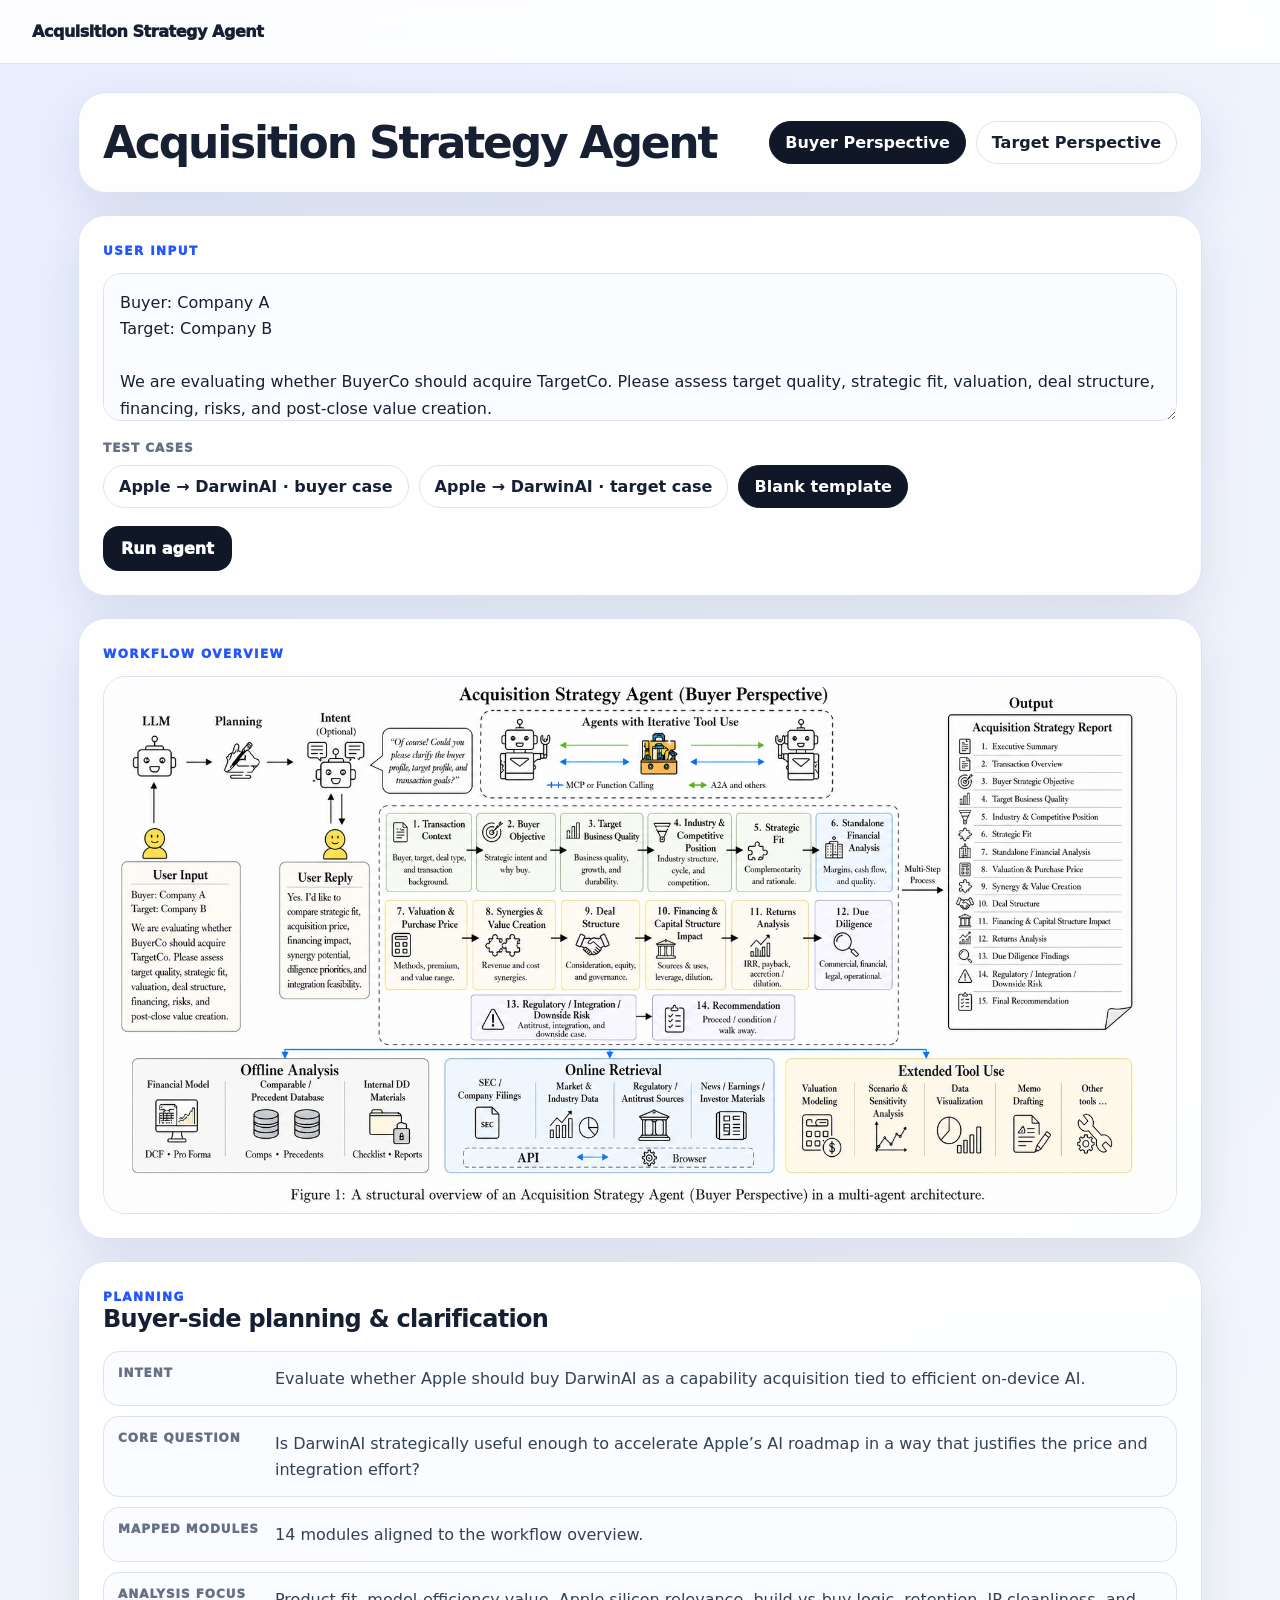
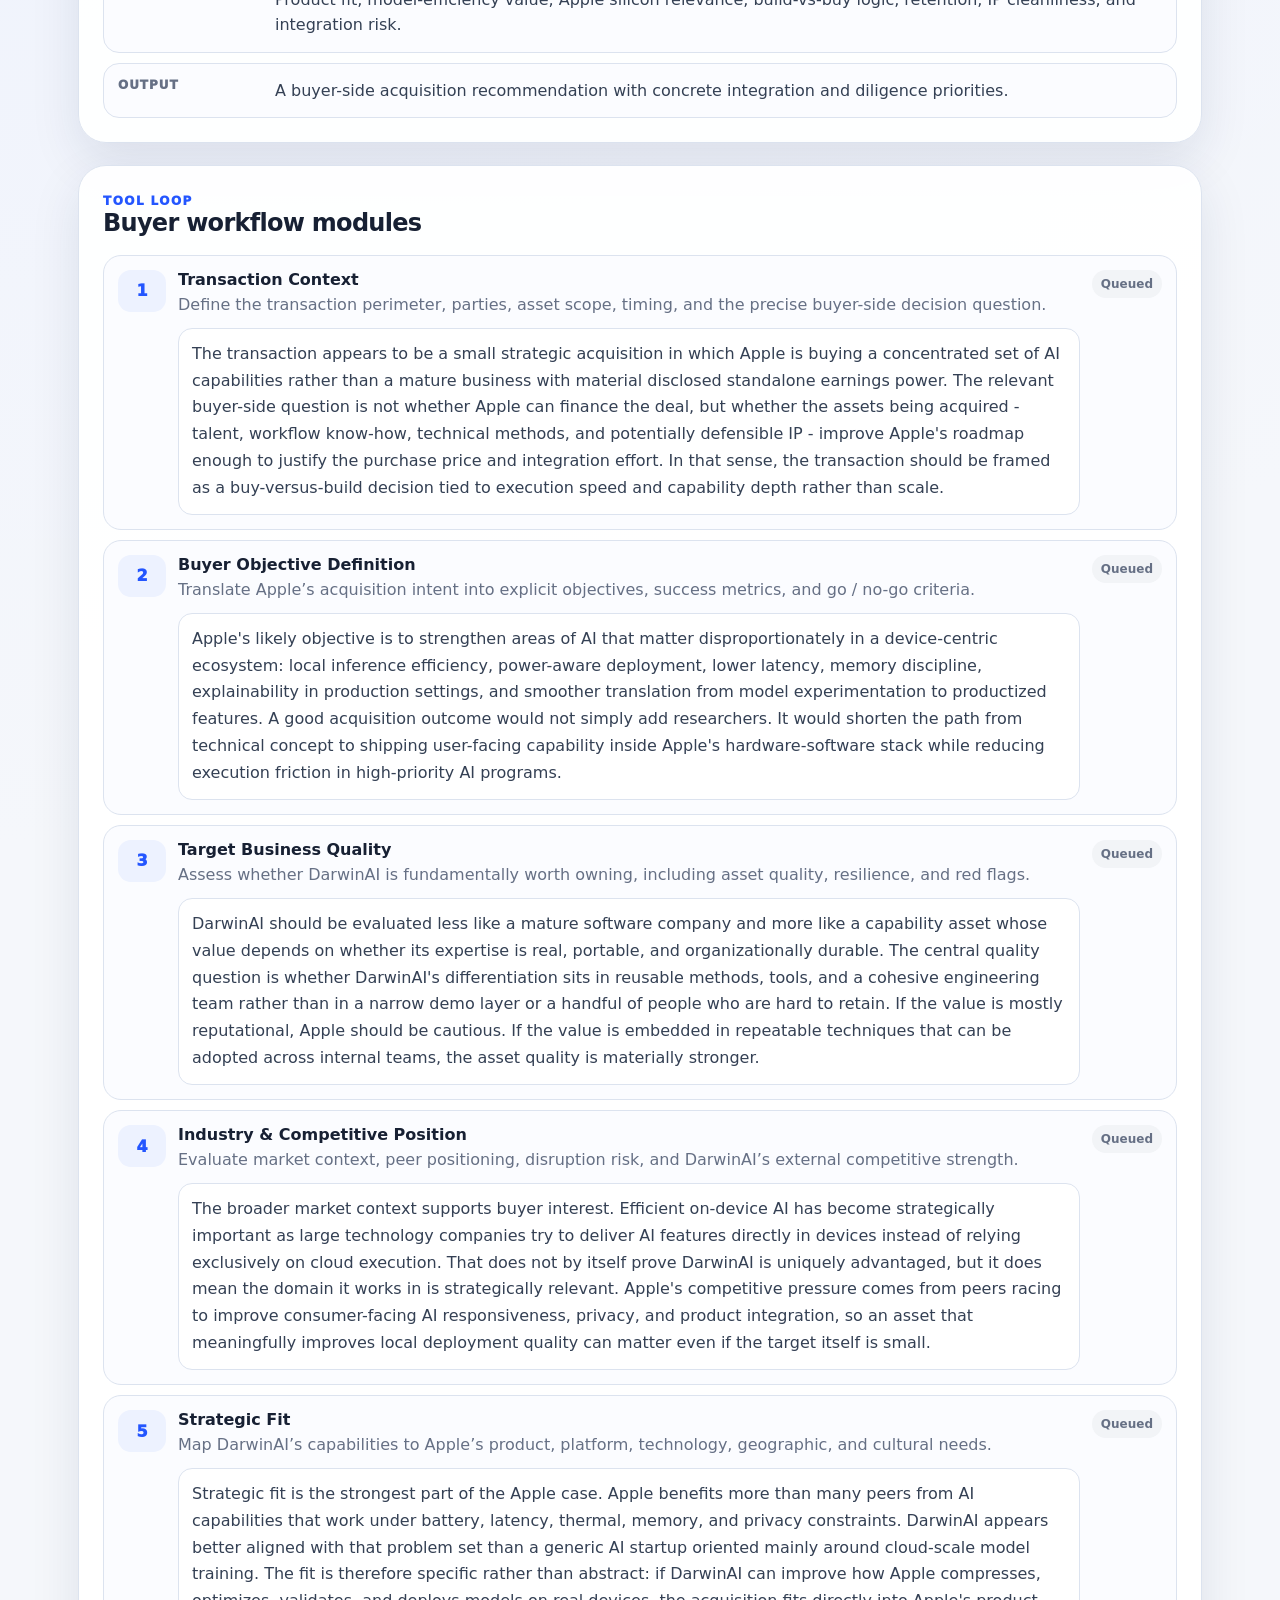
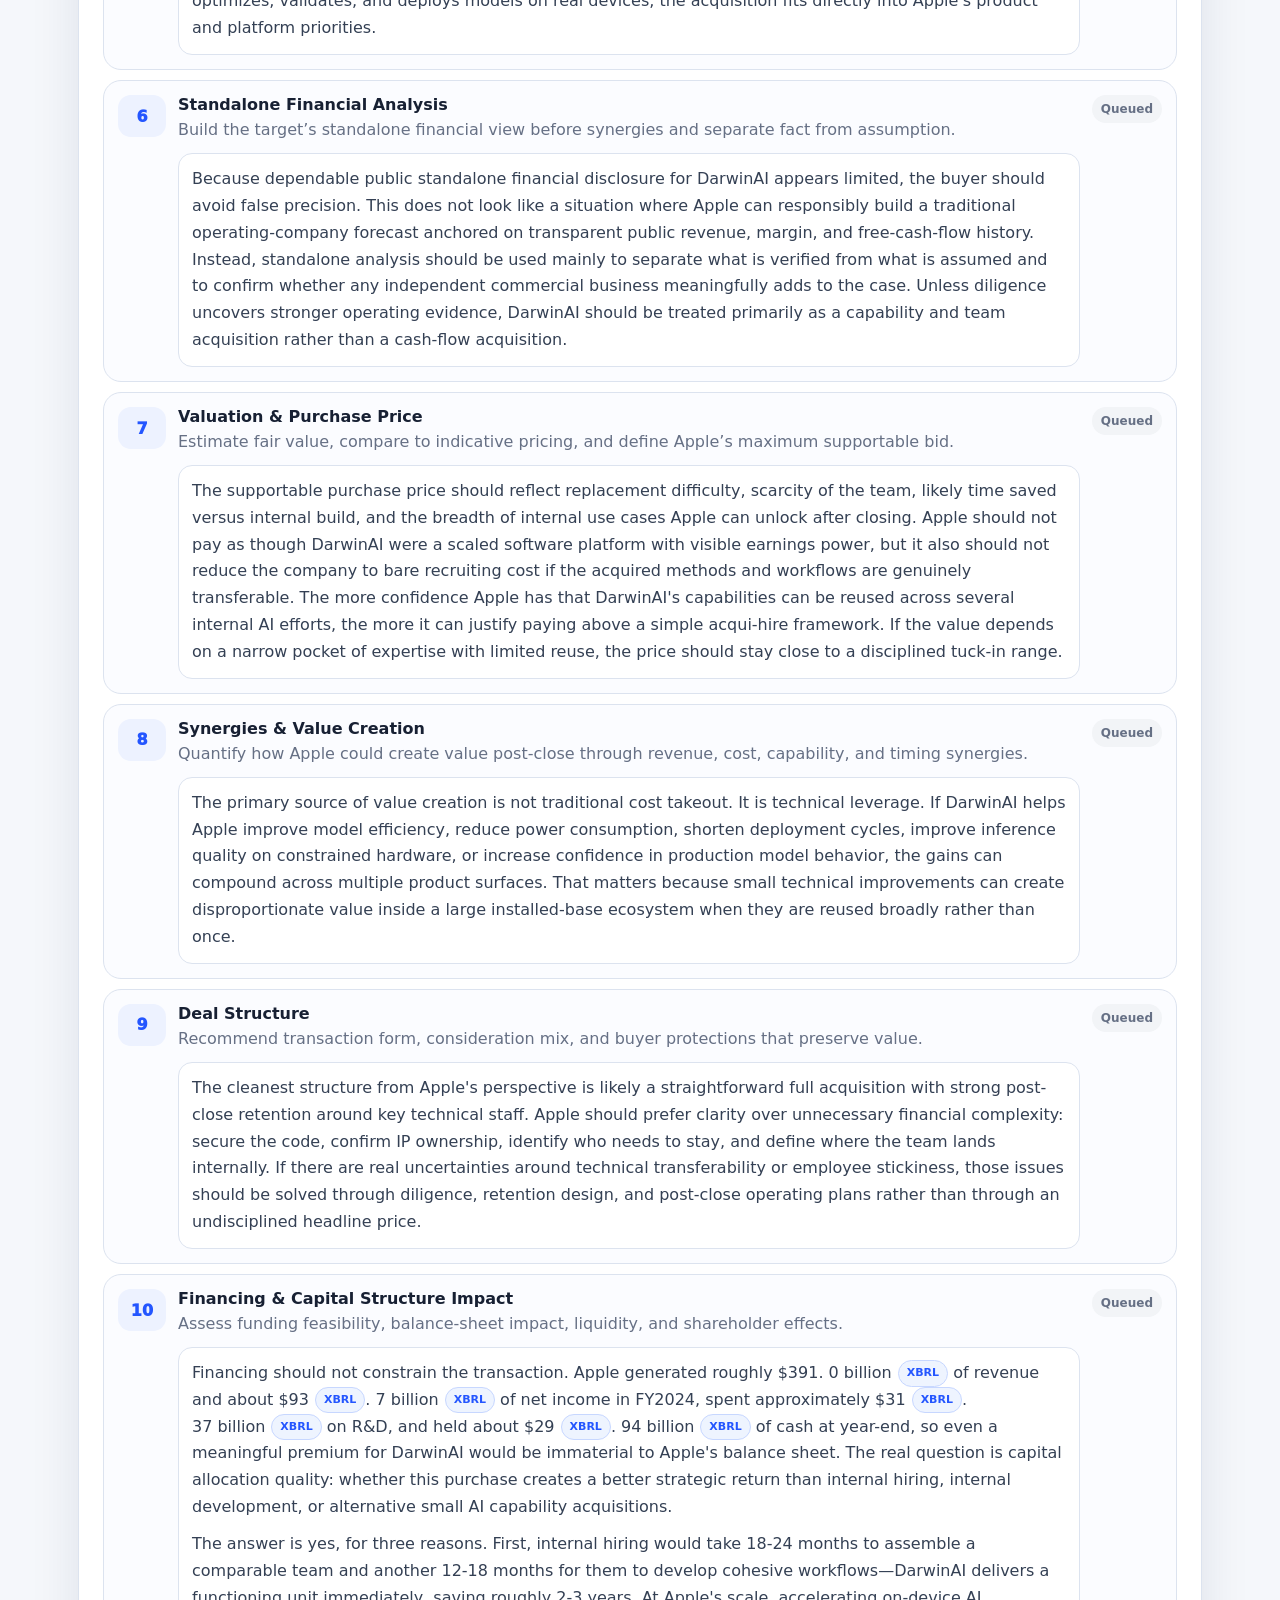
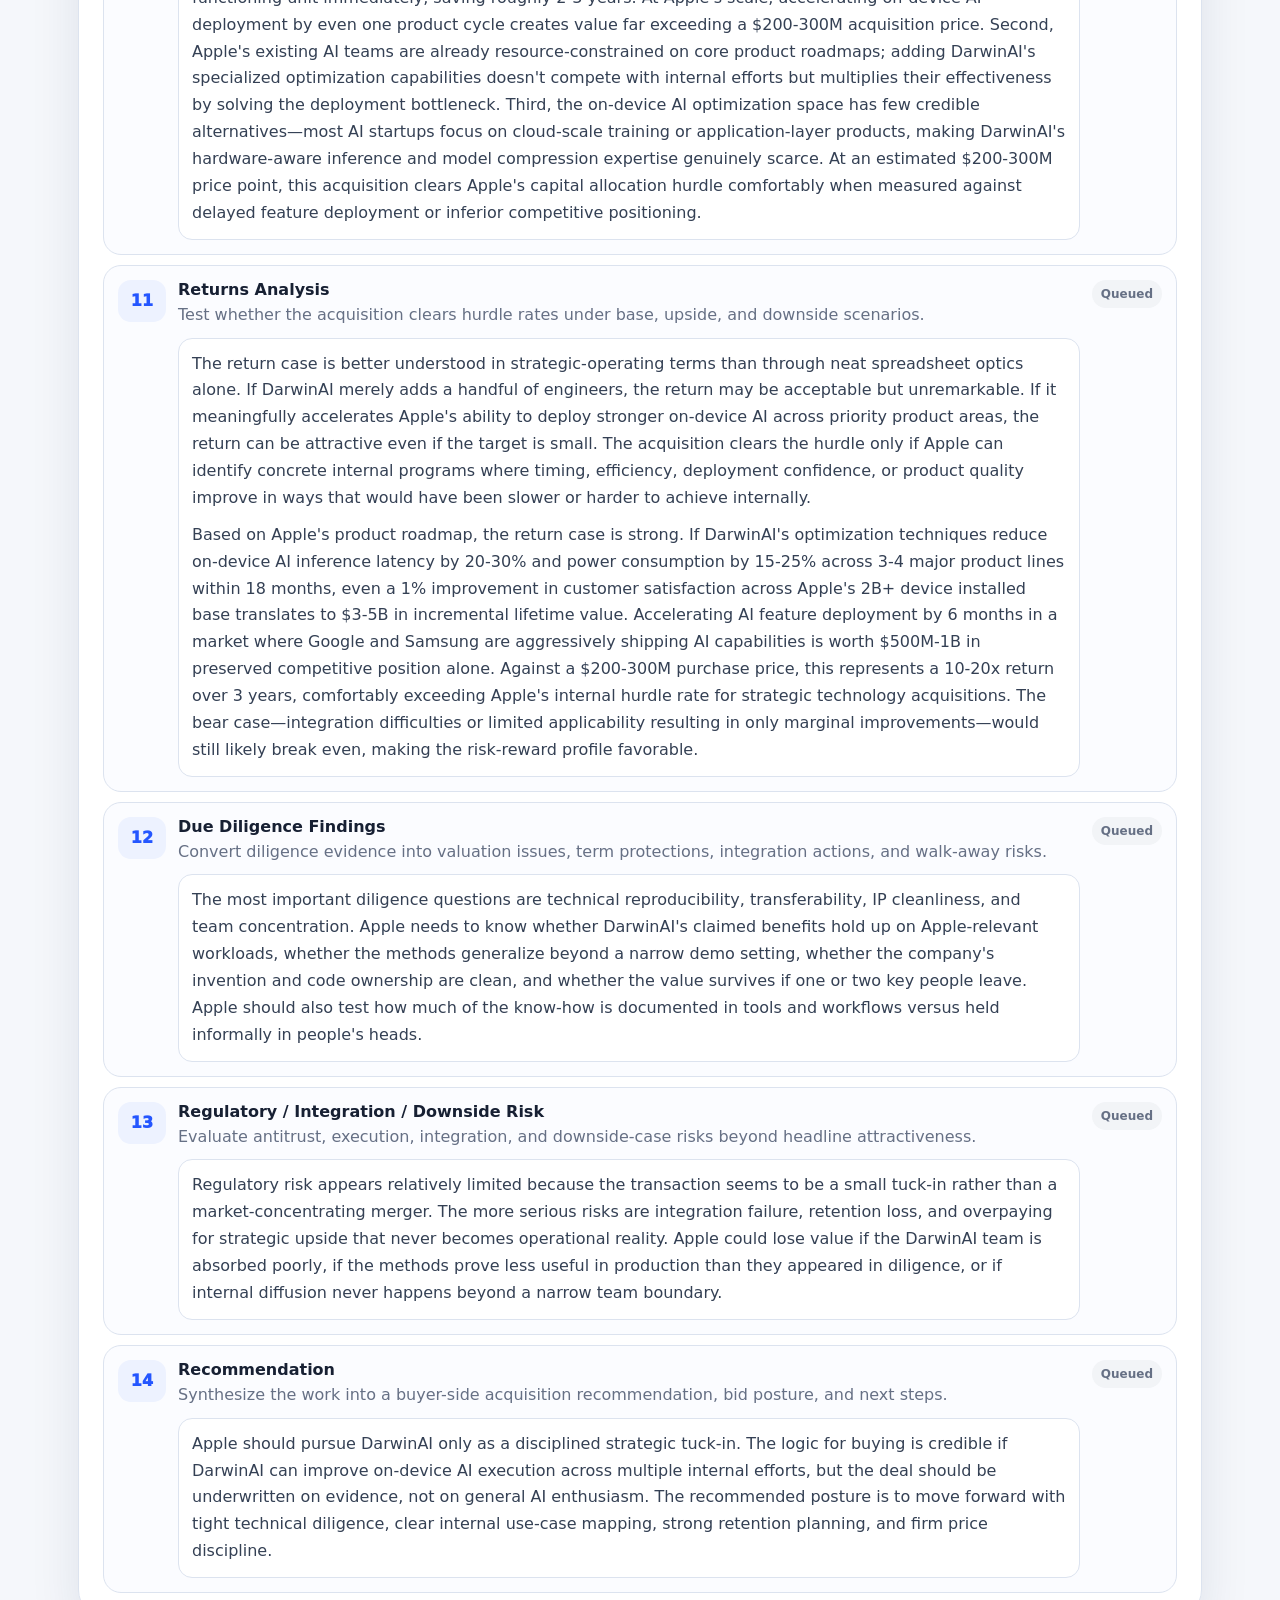
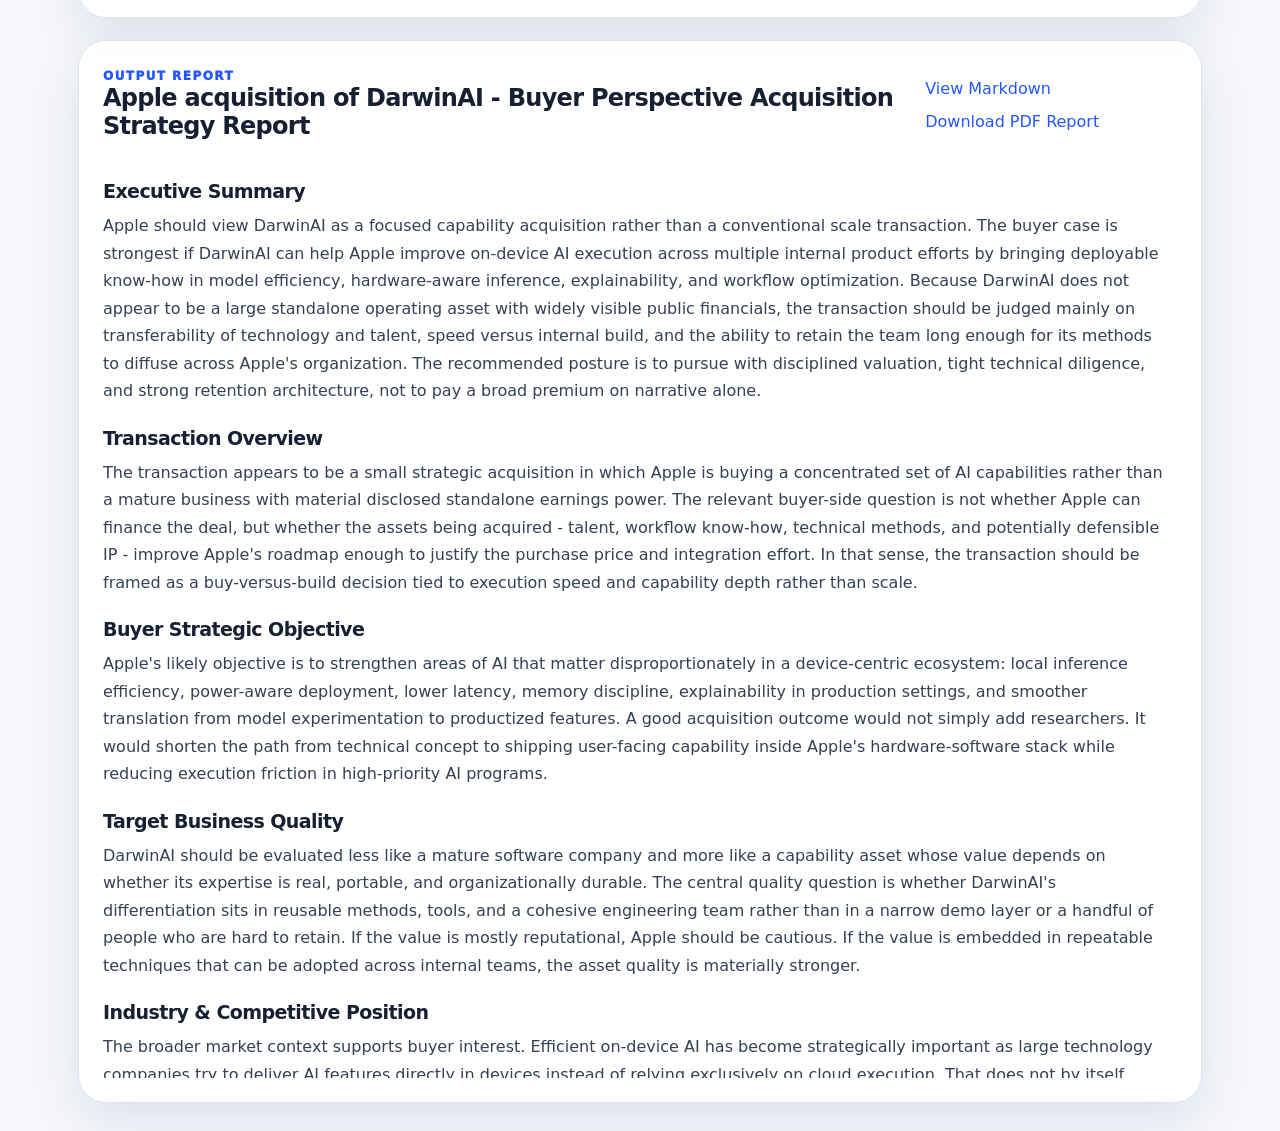
==== buyer.html @ 8b78a61d "Add buyer and target direct demo links" ====
<!doctype html>
<html lang="en">
<head>
  <meta charset="utf-8" />
  <meta name="viewport" content="width=device-width, initial-scale=1" />
  <title>Acquisition Strategy Agent — Buyer</title>
  <link rel="stylesheet" href="./styles.css" />
</head>
<body>
  <header class="topbar">
    <div class="brand">Acquisition Strategy Agent</div>
  </header>

  <main class="page">
    <section class="card title-card">
      <div class="title-row">
        <h1>Acquisition Strategy Agent</h1>
        <div class="perspective-switch" id="perspectiveSwitch">
          <button class="switch-btn active" data-perspective="buyer">Buyer Perspective</button>
          <button class="switch-btn" data-perspective="target">Target Perspective</button>
        </div>
      </div>
    </section>

    <section class="card user-input-card">
      <div class="section-head compact">
        <div>
          <span class="step-label">User input</span>
        </div>
      </div>

      <textarea id="mandateInput" placeholder="Enter transaction brief / decision request..."></textarea>

      <div class="test-case-block">
        <div class="test-case-title">Test cases</div>
        <div class="test-case-buttons">
          <button class="case-btn" data-case="buyer-apple-darwinai">Apple → DarwinAI · buyer case</button>
          <button class="case-btn" data-case="target-apple-darwinai">Apple → DarwinAI · target case</button>
          <button class="case-btn active" data-case="blank">Blank template</button>
        </div>
      </div>

      <div class="run-row">
        <button class="primary" id="runAgentBtn">Run agent</button>
      </div>
    </section>

    <section class="card architecture-card">
      <div class="section-head compact">
        <div>
          <span class="step-label">Workflow overview</span>
        </div>
      </div>
      <img id="workflowImage" class="flowchart-img" src="./assets/buyer-flowchart.jpg" alt="Workflow overview" />
    </section>

    <section class="card planning-card">
      <div class="section-head compact">
        <div>
          <span class="step-label">Planning</span>
          <h2 id="planningTitle">Buyer-side planning & clarification</h2>
        </div>
      </div>
      <div id="planningOutput" class="planning-output"></div>
    </section>

    <section class="card workflow-card">
      <div class="section-head compact">
        <div>
          <span class="step-label">Tool loop</span>
          <h2 id="workflowTitle">Buyer workflow modules</h2>
        </div>
      </div>
      <div id="workflowList" class="workflow-list"></div>
    </section>

    <section class="card report-card">
      <div class="section-head compact report-head">
        <div>
          <span class="step-label">Output report</span>
          <h2 id="reportTitle">Apple acquisition of DarwinAI — Buyer Perspective Acquisition Strategy Report</h2>
        </div>
        <div class="report-actions">
          <a id="openMarkdownLink" href="./reports/apple_darwinai_buyer_report.md" target="_blank">View Markdown</a>
          <a id="downloadPdfLink" href="./reports/apple_darwinai_buyer_report.pdf" target="_blank" download>Download PDF Report</a>
        </div>
      </div>
      <div id="reportBody" class="report-body"></div>
    </section>
  </main>

  <div class="modal-shell hidden" id="auditModalShell">
    <div class="modal-backdrop" id="auditModalBackdrop"></div>
    <section class="audit-modal" role="dialog" aria-modal="true" aria-labelledby="auditModalTitle">
      <div class="audit-modal-head">
        <div>
          <span class="step-label">XBRL audit</span>
          <h2 id="auditModalTitle">Figure-level XBRL audit</h2>
        </div>
        <button class="modal-close" id="auditModalClose" aria-label="Close">×</button>
      </div>
      <div class="audit-modal-body" id="auditModalBody"></div>
    </section>
  </div>

  <script src="./app.js"></script>
</body>
</html>
---- styles.css ----
:root {
  --bg: #f5f7fb;
  --card: #ffffff;
  --text: #172033;
  --muted: #667085;
  --line: #dce3ef;
  --blue: #2456ff;
  --blue-soft: #edf2ff;
  --green: #0e9f6e;
  --green-soft: #eaf8f1;
  --orange: #ff8a1f;
  --orange-soft: #fff3e8;
  --shadow: 0 18px 50px rgba(24, 39, 75, .10);
}
* { box-sizing: border-box; }
body {
  margin: 0;
  font-family: Inter, ui-sans-serif, system-ui, -apple-system, BlinkMacSystemFont, "Segoe UI", sans-serif;
  background: radial-gradient(circle at 0 0, #e8eeff 0, transparent 32%), var(--bg);
  color: var(--text);
}
button, input, textarea { font: inherit; }
button { cursor: pointer; }
a { color: var(--blue); text-decoration: none; }
.topbar {
  height: 64px;
  padding: 0 32px;
  border-bottom: 1px solid var(--line);
  background: rgba(255,255,255,.88);
  backdrop-filter: blur(14px);
  display: flex;
  align-items: center;
  position: sticky;
  top: 0;
  z-index: 20;
}
.brand { font-weight: 950; letter-spacing: -.03em; }
.page { max-width: 1180px; margin: 0 auto; padding: 28px; display: grid; gap: 22px; }
.card { background: rgba(255,255,255,.96); border: 1px solid var(--line); border-radius: 28px; box-shadow: var(--shadow); padding: 24px; }
.title-row { display: flex; align-items: center; justify-content: space-between; gap: 18px; flex-wrap: wrap; }
.perspective-switch { display: flex; gap: 10px; flex-wrap: wrap; }
.switch-btn, .case-btn {
  border: 1px solid var(--line);
  background: #fff;
  color: var(--text);
  border-radius: 999px;
  padding: 11px 15px;
  font-weight: 850;
}
.switch-btn.active, .case-btn.active {
  background: #101828;
  border-color: #101828;
  color: #fff;
}
.primary {
  border: 0;
  border-radius: 16px;
  padding: 13px 18px;
  font-weight: 950;
  background: #101828;
  color: #fff;
}
.section-head { display: flex; justify-content: space-between; align-items: flex-start; gap: 16px; margin-bottom: 16px; }
.section-head.compact { margin-bottom: 14px; }
.report-head { align-items: center; }
.report-actions { display: flex; gap: 14px; flex-wrap: wrap; align-items: center; }
.eyebrow, .step-label { color: var(--blue); font-size: 12px; font-weight: 950; letter-spacing: .12em; text-transform: uppercase; }
h1, h2, h3, p { margin-top: 0; }
h1 { margin-bottom: 0; font-size: clamp(28px, 4vw, 44px); letter-spacing: -.05em; text-transform: none; }
h2 { margin-bottom: 4px; letter-spacing: -.03em; }
.textarea-label {
  display: grid;
  gap: 8px;
  color: var(--muted);
  font-size: 12px;
  font-weight: 950;
  letter-spacing: .08em;
  text-transform: uppercase;
}
textarea {
  width: 100%;
  min-height: 148px;
  resize: vertical;
  border: 1px solid var(--line);
  border-radius: 18px;
  padding: 16px 16px;
  color: var(--text);
  background: #fbfcff;
  line-height: 1.65;
  text-transform: none;
  letter-spacing: normal;
  font-weight: 500;
}
.test-case-block { margin-top: 16px; display: grid; gap: 10px; }
.test-case-title { color: var(--muted); font-size: 12px; font-weight: 950; letter-spacing: .08em; text-transform: uppercase; }
.test-case-buttons { display: flex; flex-wrap: wrap; gap: 10px; }
.run-row { margin-top: 18px; display: flex; align-items: center; justify-content: flex-start; gap: 12px; }
.flowchart-img { display: block; width: 100%; border: 1px solid var(--line); border-radius: 22px; background: #fff; }
.run-state { padding: 9px 12px; border-radius: 999px; font-size: 12px; font-weight: 950; }
.run-state.idle { background: #f2f4f7; color: var(--muted); }
.run-state.running { background: var(--orange-soft); color: var(--orange); }
.run-state.complete { background: var(--green-soft); color: var(--green); }
.planning-output { display: grid; gap: 10px; }
.plan-row { display: grid; grid-template-columns: 145px 1fr; gap: 12px; padding: 14px; border: 1px solid var(--line); border-radius: 16px; background: #fbfcff; }
.plan-row span { color: var(--muted); font-size: 12px; font-weight: 950; text-transform: uppercase; letter-spacing: .08em; }
.plan-row p { margin: 0; color: #344054; line-height: 1.58; }
.workflow-list { display: grid; gap: 10px; }
.workflow-item { display: grid; grid-template-columns: 48px 1fr auto; gap: 12px; align-items: start; padding: 14px; border: 1px solid var(--line); border-radius: 18px; background: #fbfcff; }
.workflow-item .workflow-id { display: grid; place-items: center; height: 42px; border-radius: 13px; background: var(--blue-soft); color: var(--blue); font-weight: 950; }
.workflow-item strong { display: block; margin-bottom: 4px; }
.workflow-item p { margin: 0; color: var(--muted); line-height: 1.55; }
.workflow-detail {
  margin-top: 10px;
  padding: 12px 13px;
  border-radius: 14px;
  background: #fff;
  border: 1px solid var(--line);
  color: #344054;
  line-height: 1.65;
}
.workflow-detail p,
.workflow-detail li {
  color: #344054;
  line-height: 1.68;
}
.workflow-detail p {
  margin: 0 0 10px;
}
.workflow-detail p:last-child {
  margin-bottom: 0;
}
.workflow-detail ul {
  margin: 0;
  padding-left: 20px;
}
.workflow-item > span { padding: 7px 9px; border-radius: 999px; background: #f2f4f7; color: var(--muted); font-size: 12px; font-weight: 850; }
.workflow-item.active { border-color: var(--blue); box-shadow: 0 0 0 3px rgba(36,86,255,.10); }
.workflow-item.active > span { background: var(--blue-soft); color: var(--blue); }
.workflow-item.done .workflow-id { background: var(--green); color: #fff; }
.workflow-item.done > span { background: var(--green-soft); color: var(--green); }
.report-body { max-height: 920px; overflow: auto; padding-right: 6px; }
.report-body h1 { font-size: 24px; letter-spacing: -.03em; margin-bottom: 8px; text-transform: none; }
.report-body h2 { font-size: 19px; margin: 22px 0 10px; }
.report-body h3 { font-size: 17px; margin: 20px 0 8px; padding-top: 14px; border-top: 1px solid var(--line); }
.report-body p, .report-body li { color: #344054; line-height: 1.72; }
.report-body ul { padding-left: 20px; }
.report-table-wrap { overflow-x: auto; margin: 14px 0 18px; }
.report-table { width: 100%; border-collapse: collapse; min-width: 680px; }
.report-table th, .report-table td { border: 1px solid var(--line); padding: 10px 12px; text-align: left; vertical-align: top; }
.report-table th { background: #f8faff; font-weight: 850; }
.auditable-number {
  display: inline-flex;
  align-items: center;
  gap: 6px;
}
.number-audit-button {
  padding: 3px 8px;
  border: 1px solid #c7d7ff;
  border-radius: 999px;
  background: #eef4ff;
  color: var(--blue);
  font-size: 11px;
  font-weight: 900;
  vertical-align: middle;
}
.modal-shell.hidden {
  display: none;
}
.modal-shell {
  position: fixed;
  inset: 0;
  z-index: 60;
}
.modal-backdrop {
  position: absolute;
  inset: 0;
  background: rgba(15, 23, 42, .45);
  backdrop-filter: blur(4px);
}
.audit-modal {
  position: relative;
  width: min(840px, calc(100vw - 32px));
  max-height: calc(100vh - 48px);
  overflow: auto;
  margin: 24px auto;
  background: #fff;
  border: 1px solid var(--line);
  border-radius: 24px;
  box-shadow: 0 24px 60px rgba(15, 23, 42, .22);
  padding: 22px;
}
.audit-modal-head {
  display: flex;
  justify-content: space-between;
  align-items: flex-start;
  gap: 16px;
  margin-bottom: 16px;
}
.modal-close {
  width: 38px;
  height: 38px;
  border: 1px solid var(--line);
  border-radius: 999px;
  background: #fff;
  color: var(--text);
  font-size: 22px;
  line-height: 1;
}
.audit-modal-body {
  display: grid;
  gap: 14px;
}
.audit-loading,
.audit-empty {
  padding: 14px 16px;
  border-radius: 16px;
  background: #f8faff;
  border: 1px solid var(--line);
  color: #344054;
}
.audit-context-block,
.audit-error,
.audit-detail {
  padding: 14px 16px;
  border-radius: 16px;
  background: #fbfcff;
  border: 1px solid var(--line);
}
.audit-error strong {
  display: block;
  margin-bottom: 6px;
}
.audit-context-block p,
.audit-error p,
.audit-detail p {
  margin: 0 0 10px;
  color: #344054;
  line-height: 1.7;
}
.audit-context-block p:last-child,
.audit-error p:last-child,
.audit-detail p:last-child {
  margin-bottom: 0;
}
.audit-step-card {
  background: #fff;
  border: 1px solid var(--line);
  border-radius: 20px;
  overflow: hidden;
}
.audit-step-header {
  display: flex;
  align-items: center;
  gap: 13px;
  padding: 16px 18px;
  border-bottom: 1px solid #eef2f7;
}
.audit-step-num {
  width: 30px;
  height: 30px;
  border-radius: 999px;
  display: grid;
  place-items: center;
  font-size: 12px;
  font-weight: 900;
  flex-shrink: 0;
}
.audit-step-num.s1 { background: var(--blue-soft); color: var(--blue); }
.audit-step-num.s2 { background: var(--orange-soft); color: var(--orange); }
.audit-step-num.s3 { background: var(--green-soft); color: var(--green); }
.audit-step-info h3 { margin: 0; font-size: 15px; }
.audit-step-info p { margin: 2px 0 0; color: var(--muted); font-size: 12px; }
.audit-step-content { display: grid; gap: 14px; padding: 16px 18px 18px; }
.verdict-banner {
  border-radius: 18px;
  padding: 14px 16px;
  display: flex;
  align-items: center;
  gap: 12px;
  border: 1px solid var(--line);
}
.verdict-banner.match { background: #f0fdf4; border-color: #bbf7d0; }
.verdict-banner.nomatch { background: #fff7ed; border-color: #fed7aa; }
.verdict-banner.error { background: #f8fafc; }
.verdict-icon { font-size: 20px; }
.verdict-text { font-size: 14px; font-weight: 900; }
.verdict-sub { font-size: 12px; color: var(--muted); margin-top: 2px; }
.dim-table { width: 100%; border-collapse: collapse; }
.dim-table th {
  text-align: left;
  font-size: 11px;
  font-weight: 900;
  color: #8b8fa3;
  text-transform: uppercase;
  letter-spacing: .06em;
  padding: 8px 10px;
  border-bottom: 1px solid #eef2f7;
}
.dim-table td {
  padding: 10px;
  border-bottom: 1px solid #f5f7fb;
  vertical-align: top;
  font-size: 13px;
}
.dim-table tr:last-child td { border-bottom: 0; }
.dim-value { font-weight: 800; color: var(--text); }
.dim-explain { font-size: 12px; color: var(--muted); line-height: 1.55; }
.tag-pill {
  display: inline-block;
  font-size: 11px;
  font-family: ui-monospace, SFMono-Regular, Menlo, monospace;
  background: var(--blue-soft);
  color: var(--blue);
  padding: 4px 8px;
  border-radius: 8px;
}
.company-grid {
  display: grid;
  grid-template-columns: repeat(4, minmax(0, 1fr));
  gap: 10px;
}
.info-box {
  background: #f8faff;
  border: 1px solid var(--line);
  border-radius: 14px;
  padding: 12px;
  text-align: center;
}
.info-box-label {
  font-size: 10px;
  color: #8b8fa3;
  text-transform: uppercase;
  letter-spacing: .08em;
  margin-bottom: 5px;
  font-weight: 900;
}
.info-box-value { font-size: 14px; font-weight: 900; word-break: break-word; }
.info-box-company, .info-box-filing { font-size: 12px; }
.retrieval-chain { display: flex; flex-direction: column; }
.r-step { display: flex; gap: 11px; padding: 9px 0; position: relative; }
.r-step:not(:last-child)::before {
  content: '';
  position: absolute;
  left: 14px;
  top: 35px;
  bottom: 0;
  width: 2px;
  background: #e4e7ec;
}
.r-dot {
  width: 28px;
  height: 28px;
  border-radius: 999px;
  background: var(--blue-soft);
  border: 2px solid var(--blue);
  color: var(--blue);
  display: grid;
  place-items: center;
  font-size: 11px;
  font-weight: 900;
  flex-shrink: 0;
  position: relative;
  z-index: 1;
}
.r-content { flex: 1; padding-top: 2px; }
.r-action { font-size: 13px; font-weight: 800; color: var(--text); }
.r-detail {
  font-size: 11px;
  color: var(--muted);
  margin-top: 4px;
  font-family: ui-monospace, SFMono-Regular, Menlo, monospace;
  word-break: break-word;
}
.r-result {
  display: inline-block;
  margin-top: 6px;
  padding: 4px 9px;
  border-radius: 999px;
  background: #f0fdf4;
  color: var(--green);
  font-size: 11px;
  font-weight: 800;
}
.evidence-box {
  background: #f8faff;
  border: 1px solid var(--line);
  border-radius: 16px;
  padding: 14px 15px;
}
.evidence-head {
  display: flex;
  align-items: center;
  justify-content: space-between;
  gap: 12px;
  margin-bottom: 8px;
}
.evidence-title { font-size: 12px; font-weight: 900; }
.evidence-links { display: flex; flex-wrap: wrap; gap: 8px; }
.evidence-link {
  font-size: 11px;
  font-weight: 800;
  color: var(--blue);
  padding: 5px 9px;
  border-radius: 999px;
  background: var(--blue-soft);
  border: 1px solid #dbe5ff;
}
.evidence-link.xbrl {
  color: var(--green);
  background: #ecfdf3;
  border-color: #bbf7d0;
}
.evidence-meta { font-size: 11px; color: var(--muted); margin-bottom: 8px; }
.evidence-snippet {
  font-size: 12px;
  line-height: 1.7;
  color: var(--text);
  background: #fff;
  border: 1px solid #eceff5;
  border-radius: 12px;
  padding: 10px 12px;
}
.match-grid {
  display: grid;
  grid-template-columns: repeat(3, minmax(0, 1fr));
  gap: 10px;
}
.match-box {
  background: #f8faff;
  border: 1px solid var(--line);
  border-radius: 16px;
  padding: 12px;
  text-align: center;
}
.match-box.highlight { background: var(--blue-soft); }
.match-box-label {
  font-size: 10px;
  color: #8b8fa3;
  text-transform: uppercase;
  letter-spacing: .08em;
  margin-bottom: 5px;
  font-weight: 900;
}
.match-box-value { font-size: 18px; font-weight: 900; }
.match-box.highlight .match-box-value { color: var(--blue); }
.match-box-sub { font-size: 11px; color: var(--muted); margin-top: 4px; }
.round-box {
  background: #f8faff;
  border: 1px solid var(--line);
  border-radius: 16px;
  padding: 14px 15px;
}
.round-box-label {
  font-size: 10px;
  color: #8b8fa3;
  text-transform: uppercase;
  letter-spacing: .08em;
  margin-bottom: 7px;
  font-weight: 900;
}
.round-box-text { font-size: 13px; color: var(--text); line-height: 1.65; }
.match-notes {
  background: #faf9ff;
  border: 1px solid #ebe5ff;
  border-radius: 14px;
  padding: 10px 13px;
  font-size: 12px;
  color: var(--muted);
}
.match-notes ul { margin: 0; padding-left: 18px; }
.match-notes li { margin-bottom: 4px; line-height: 1.55; }
.match-notes li:last-child { margin-bottom: 0; }
.primary:disabled { opacity: .75; cursor: wait; }
@media (max-width: 900px) {
  .page { padding: 18px; }
  .title-row { align-items: flex-start; }
  .plan-row, .workflow-item { grid-template-columns: 1fr; }
  .report-head { align-items: flex-start; }
  .audit-modal {
    width: min(100vw - 20px, 840px);
    margin: 10px auto;
    max-height: calc(100vh - 20px);
    padding: 18px;
  }
  .company-grid,
  .match-grid {
    grid-template-columns: 1fr 1fr;
  }
  .dim-table,
  .dim-table thead,
  .dim-table tbody,
  .dim-table tr,
  .dim-table th,
  .dim-table td {
    display: block;
    width: 100%;
  }
  .dim-table thead {
    display: none;
  }
}
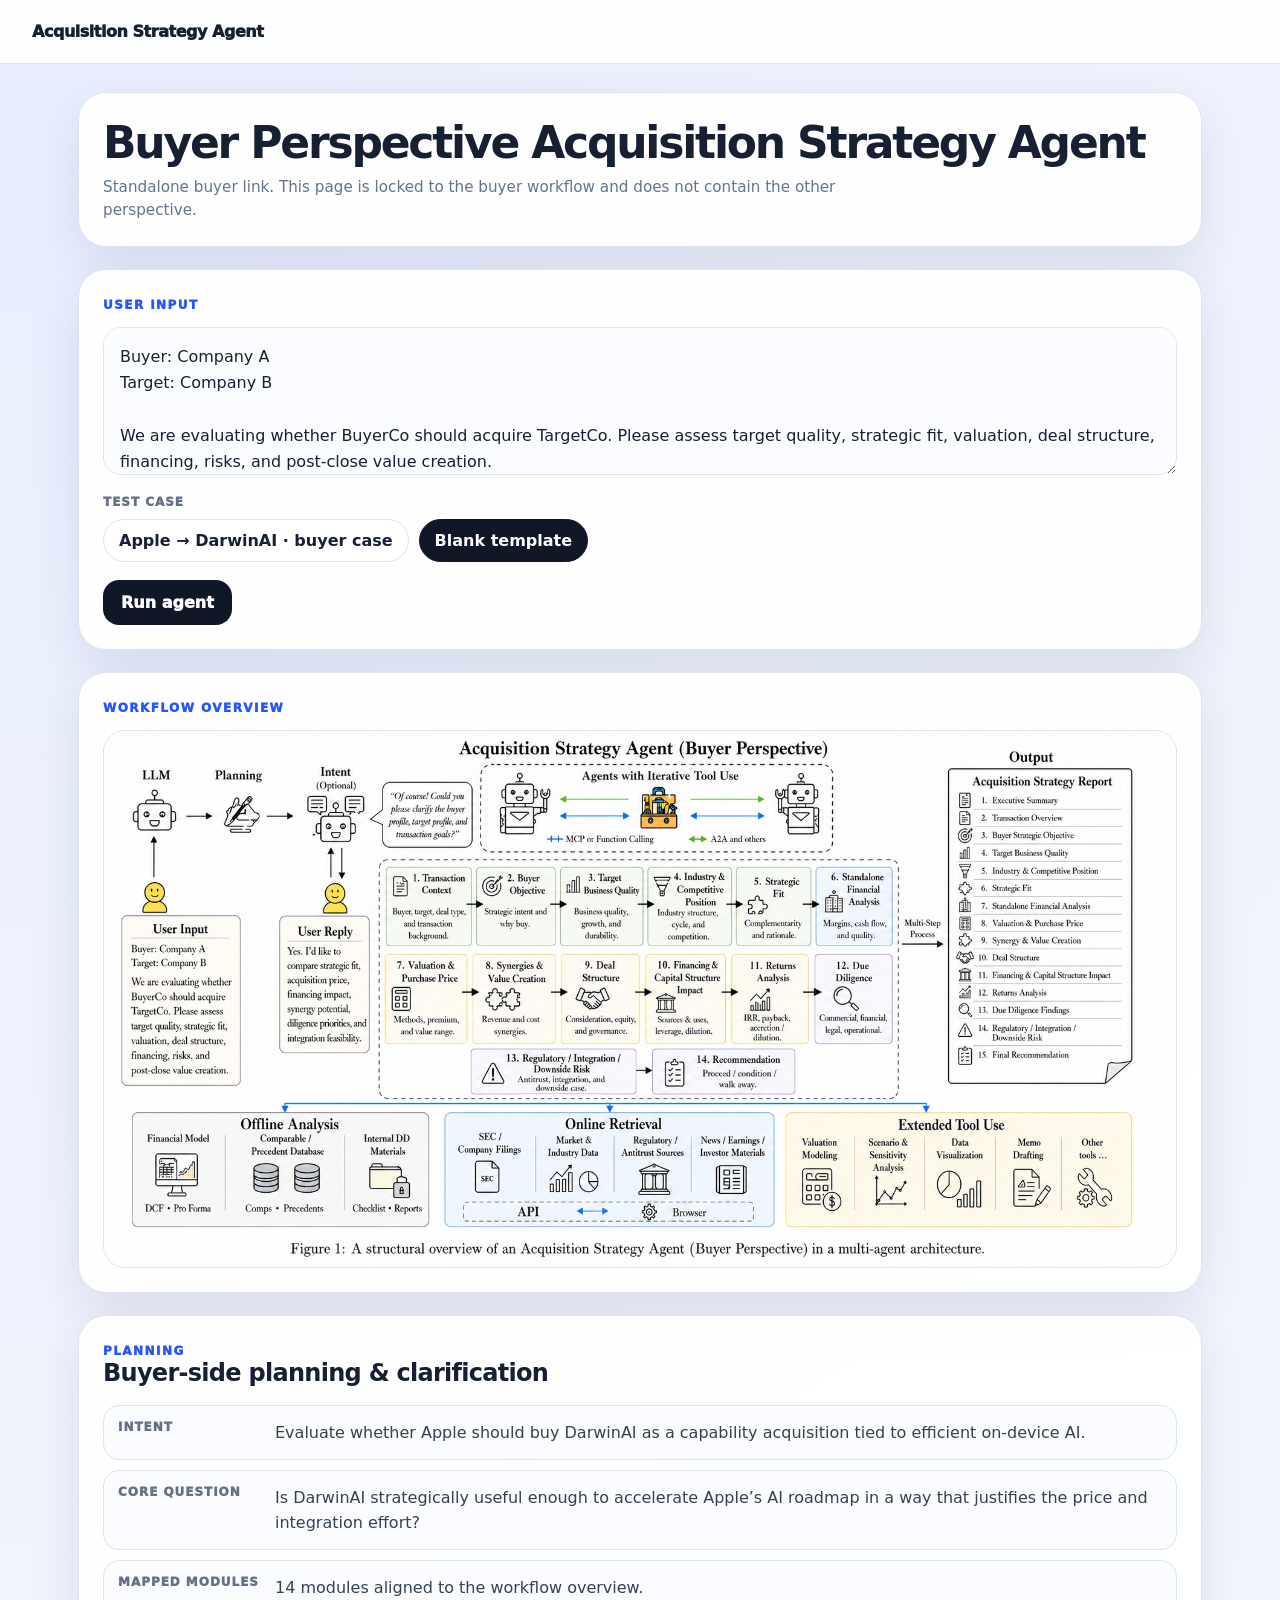
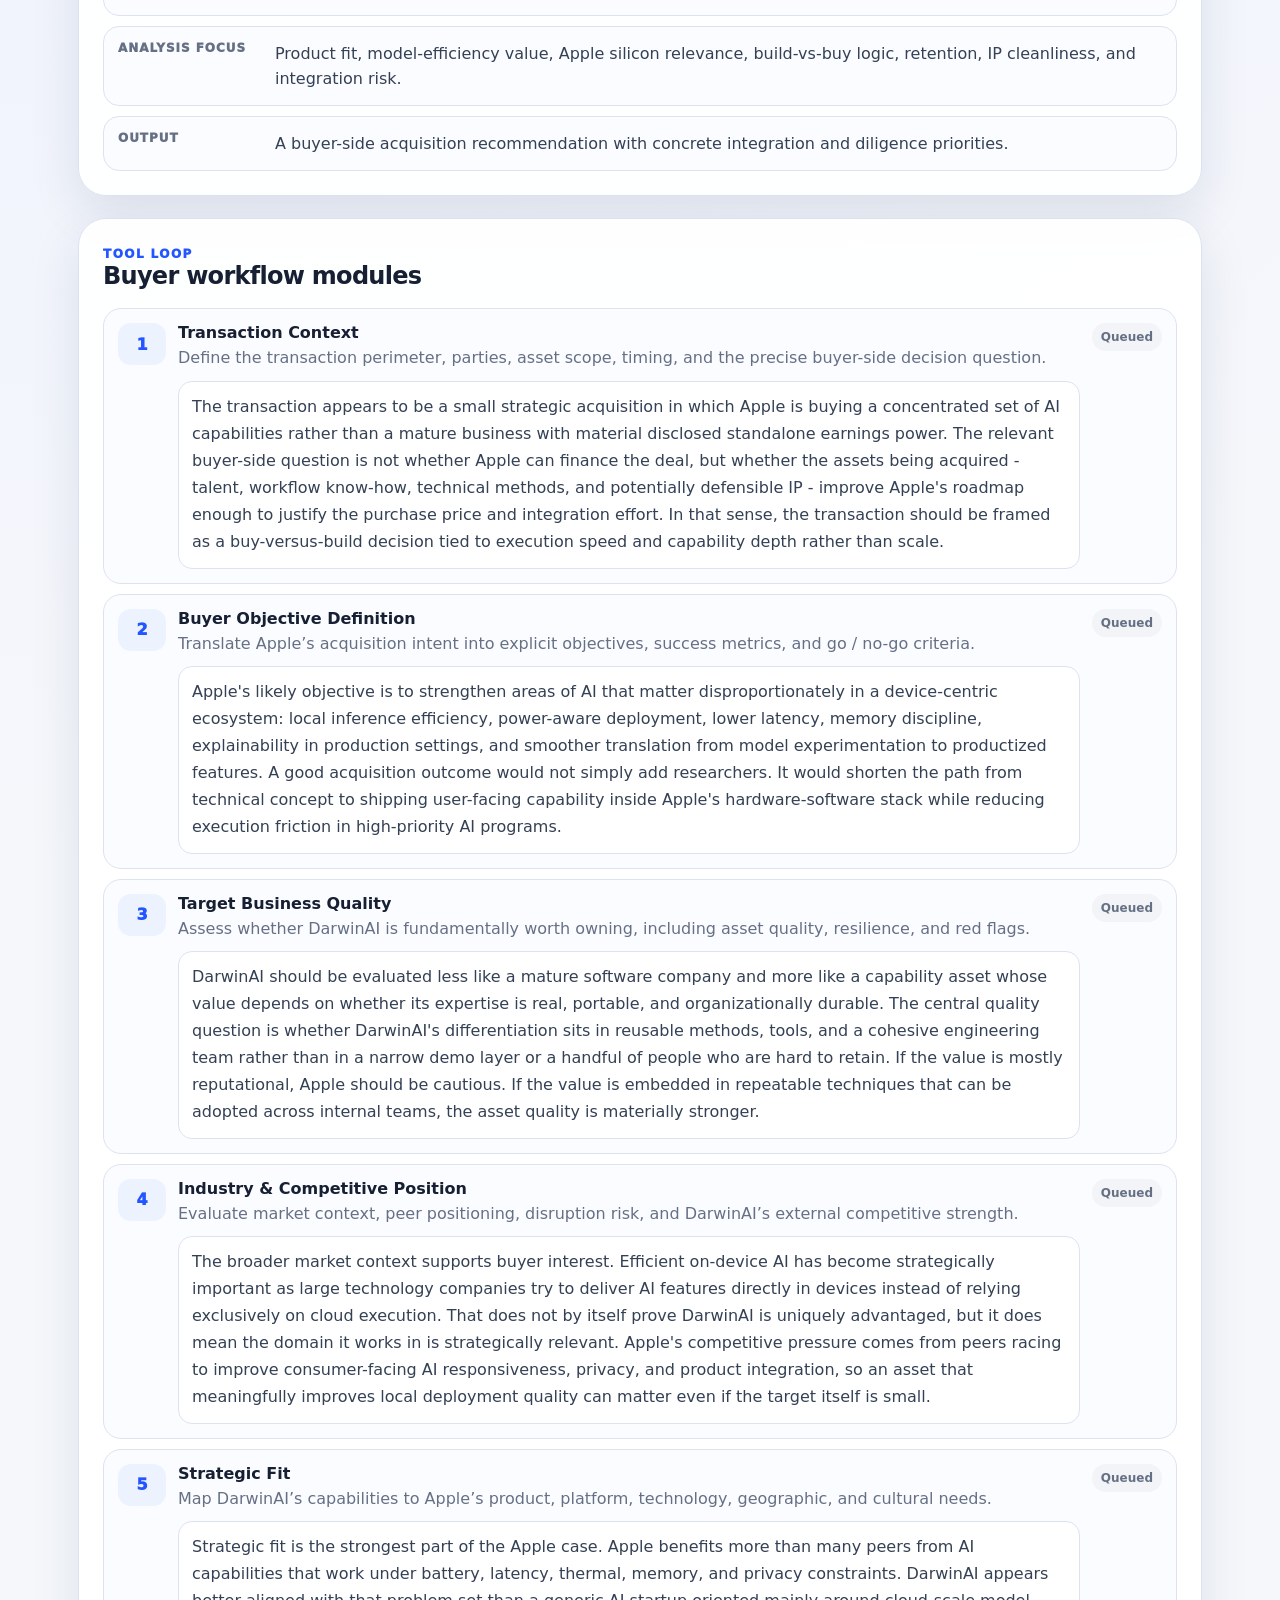
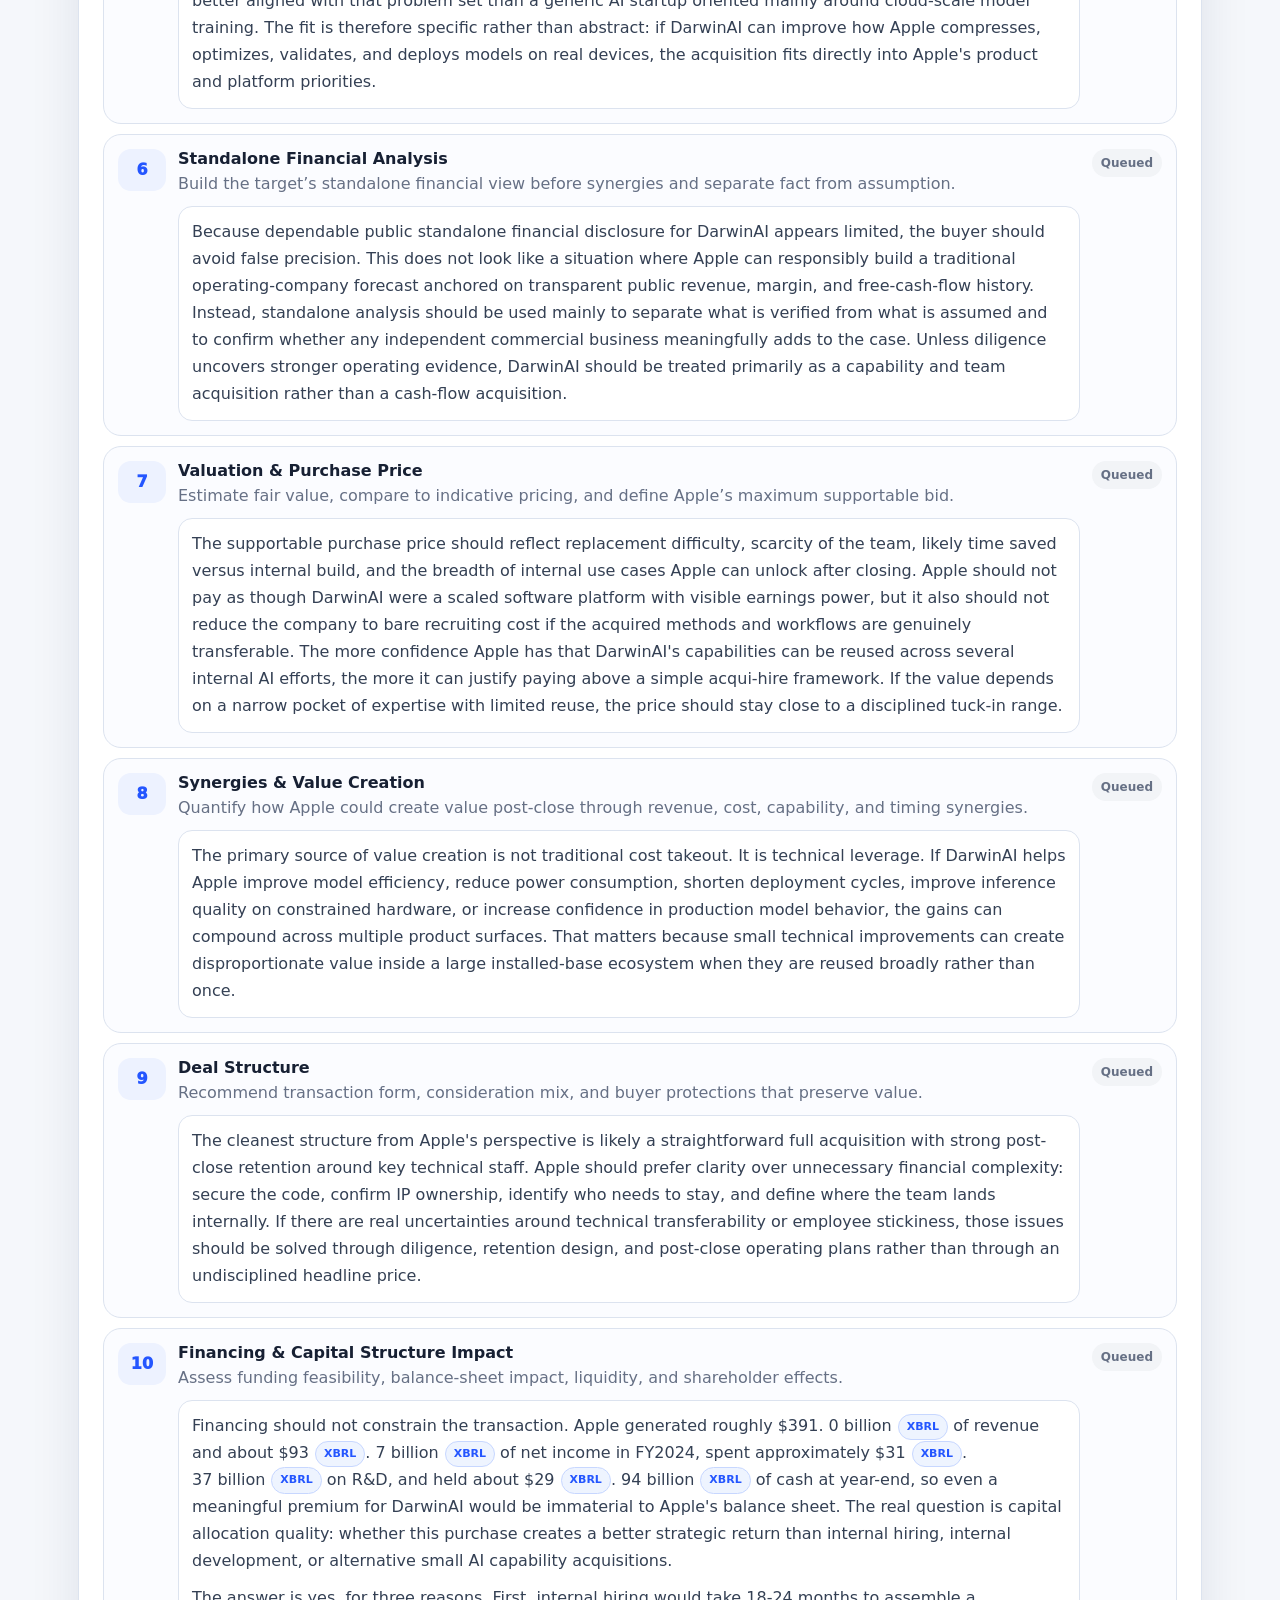
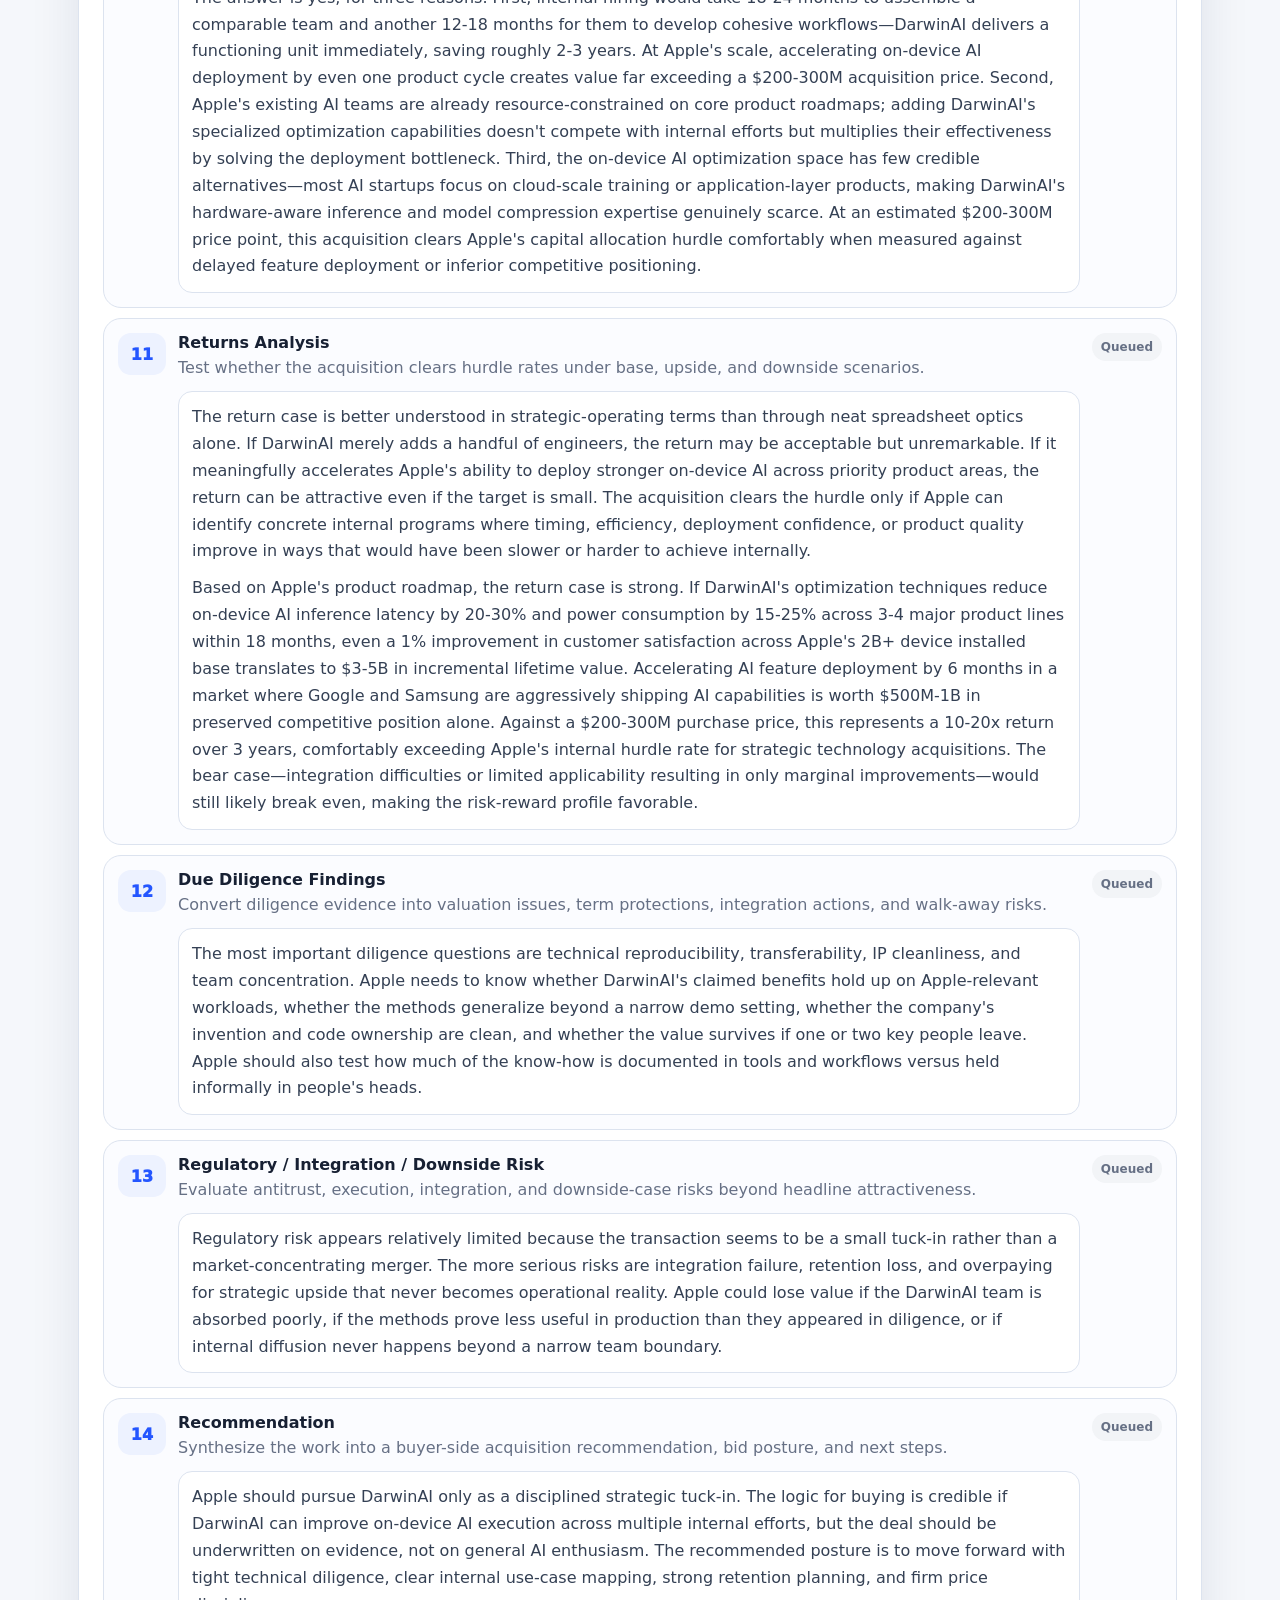
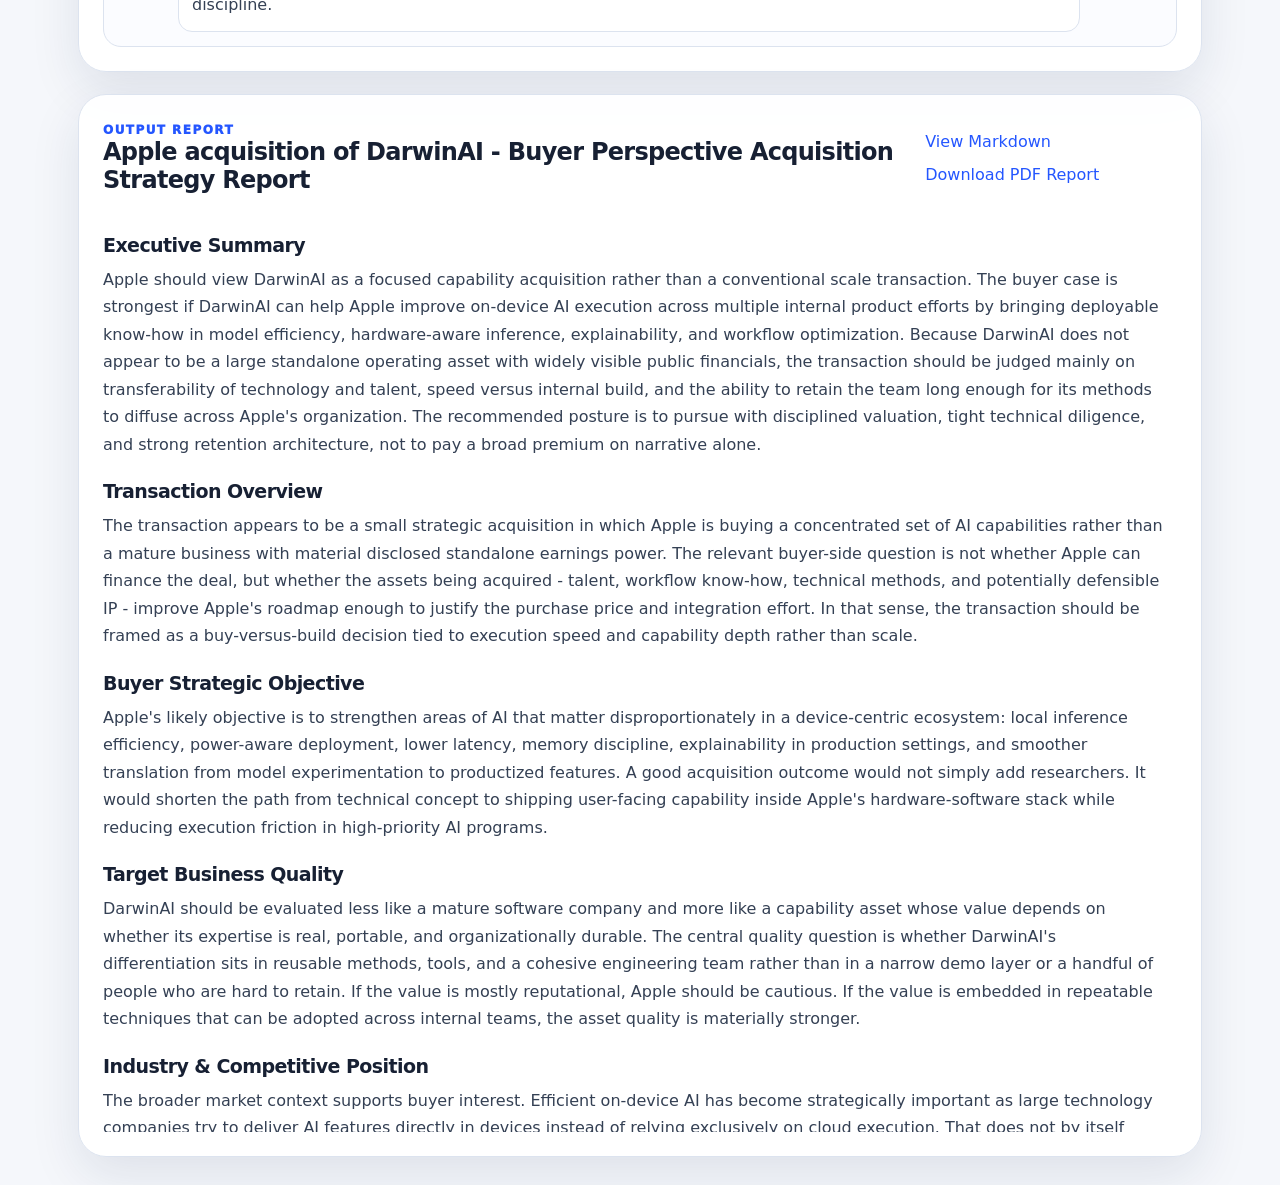
==== commit 8eaf7987: "fix: split buyer and seller demo pages" ====
--- a/buyer.html
+++ b/buyer.html
@@ -6,18 +6,17 @@
   <title>Acquisition Strategy Agent — Buyer</title>
   <link rel="stylesheet" href="./styles.css" />
 </head>
-<body>
+<body data-fixed-perspective="buyer">
   <header class="topbar">
     <div class="brand">Acquisition Strategy Agent</div>
   </header>
 
   <main class="page">
     <section class="card title-card">
-      <div class="title-row">
-        <h1>Acquisition Strategy Agent</h1>
-        <div class="perspective-switch" id="perspectiveSwitch">
-          <button class="switch-btn active" data-perspective="buyer">Buyer Perspective</button>
-          <button class="switch-btn" data-perspective="target">Target Perspective</button>
+      <div class="title-row single-perspective-title">
+        <div>
+          <h1>Buyer Perspective Acquisition Strategy Agent</h1>
+          <p class="page-subtitle">Standalone buyer link. This page is locked to the buyer workflow and does not contain the other perspective.</p>
         </div>
       </div>
     </section>
@@ -32,10 +31,9 @@
       <textarea id="mandateInput" placeholder="Enter transaction brief / decision request..."></textarea>
 
       <div class="test-case-block">
-        <div class="test-case-title">Test cases</div>
+        <div class="test-case-title">Test case</div>
         <div class="test-case-buttons">
           <button class="case-btn" data-case="buyer-apple-darwinai">Apple → DarwinAI · buyer case</button>
-          <button class="case-btn" data-case="target-apple-darwinai">Apple → DarwinAI · target case</button>
           <button class="case-btn active" data-case="blank">Blank template</button>
         </div>
       </div>
@@ -51,7 +49,7 @@
           <span class="step-label">Workflow overview</span>
         </div>
       </div>
-      <img id="workflowImage" class="flowchart-img" src="./assets/buyer-flowchart.jpg" alt="Workflow overview" />
+      <img id="workflowImage" class="flowchart-img" src="./assets/buyer-flowchart.jpg" alt="Buyer workflow overview" />
     </section>
 
     <section class="card planning-card">
--- a/styles.css
+++ b/styles.css
@@ -499,3 +499,49 @@
     display: none;
   }
 }
+
+.page-subtitle {
+  margin: 8px 0 0;
+  max-width: 760px;
+  color: #64748b;
+  font-size: 0.95rem;
+  line-height: 1.5;
+}
+
+.single-perspective-title {
+  align-items: flex-start;
+}
+
+.standalone-link-grid {
+  display: grid;
+  grid-template-columns: repeat(auto-fit, minmax(260px, 1fr));
+  gap: 18px;
+}
+
+.standalone-link {
+  display: block;
+  padding: 22px;
+  border: 1px solid rgba(148, 163, 184, 0.35);
+  border-radius: 18px;
+  background: rgba(255, 255, 255, 0.78);
+  color: inherit;
+  text-decoration: none;
+  box-shadow: 0 16px 36px rgba(15, 23, 42, 0.08);
+}
+
+.standalone-link strong {
+  display: block;
+  font-size: 1.15rem;
+  margin-bottom: 8px;
+  color: #0f172a;
+}
+
+.standalone-link span {
+  color: #64748b;
+  line-height: 1.45;
+}
+
+.standalone-link:hover {
+  border-color: rgba(37, 99, 235, 0.45);
+  transform: translateY(-1px);
+}
